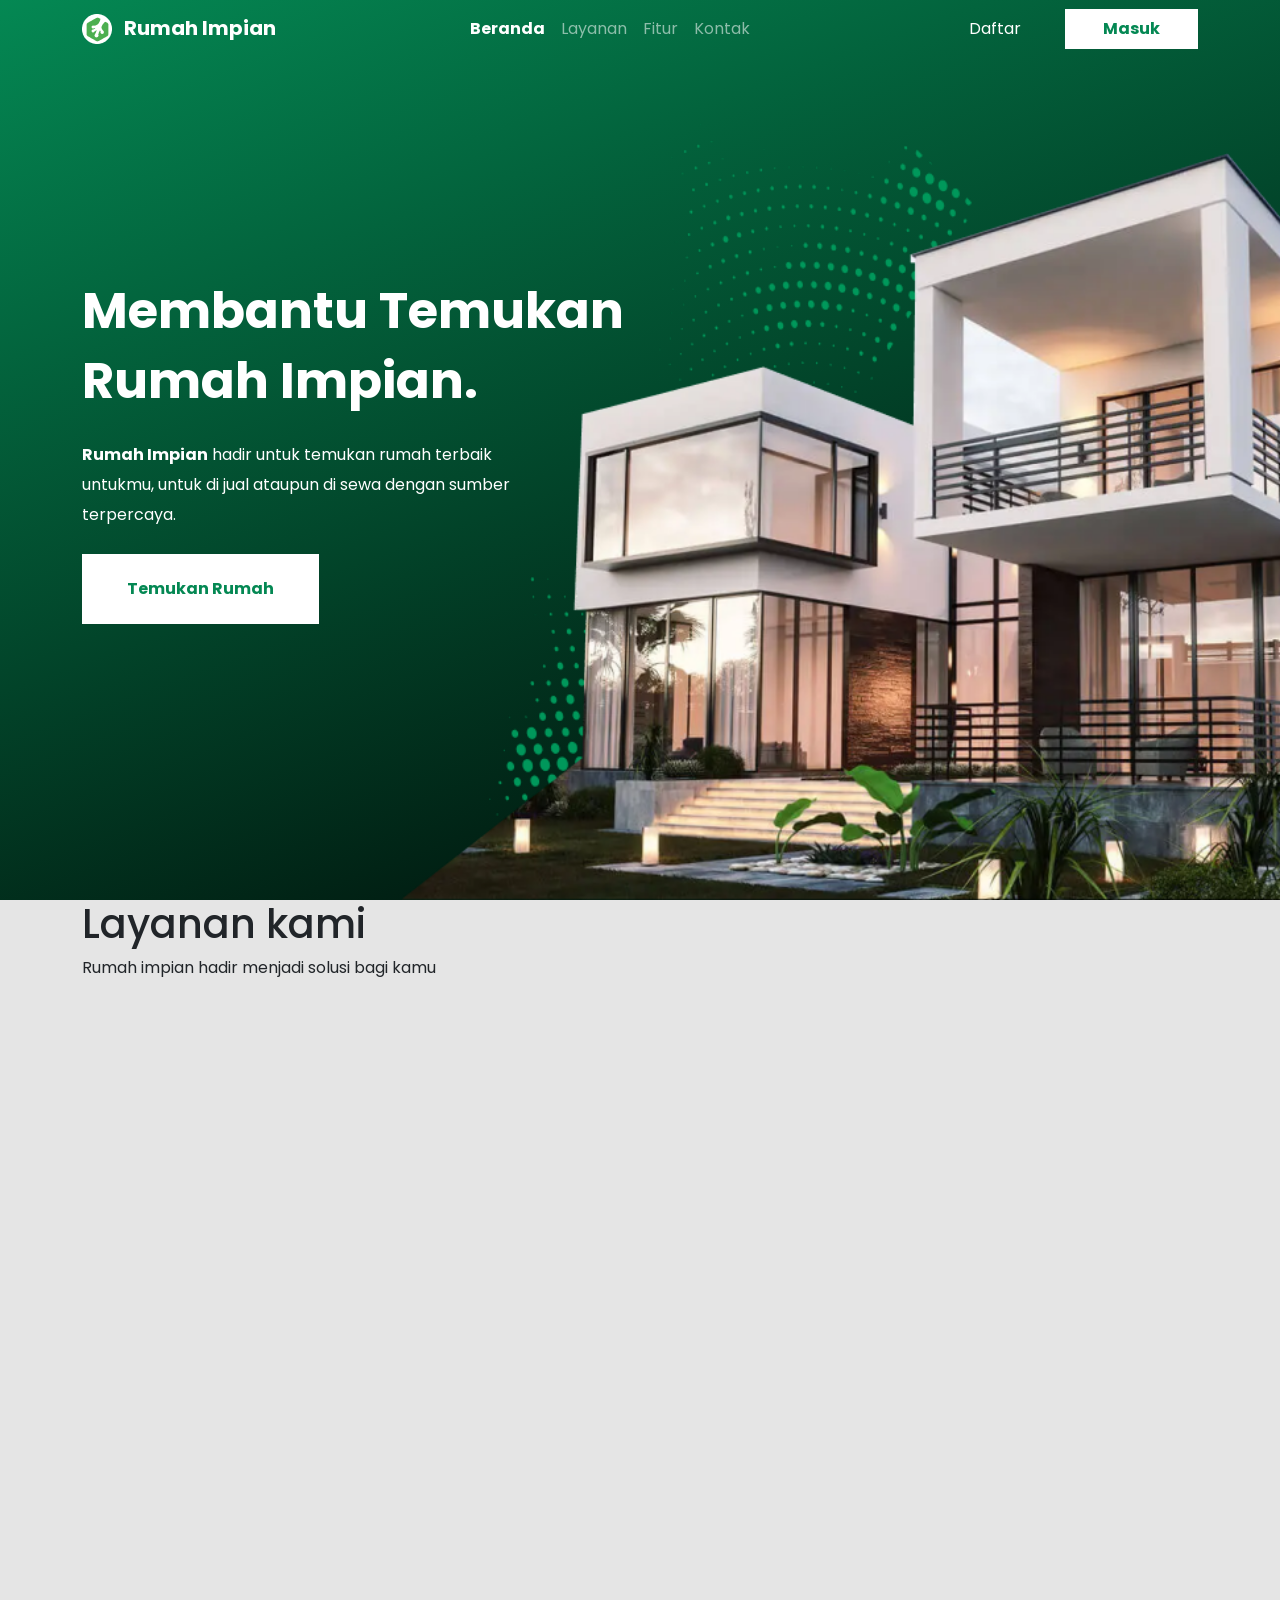
==== index.html @ 584bbe84 "HERO SECTION" ====
<!DOCTYPE html>
<html lang="en">
  <head>
    <meta charset="utf-8" />
    <meta name="viewport" content="width=device-width, initial-scale=1" />
    <title>Rumah Impian</title>
    <link
      href="https://cdn.jsdelivr.net/npm/bootstrap@5.3.8/dist/css/bootstrap.min.css"
      rel="stylesheet"
      integrity="sha384-sRIl4kxILFvY47J16cr9ZwB07vP4J8+LH7qKQnuqkuIAvNWLzeN8tE5YBujZqJLB"
      crossorigin="anonymous"
    />

    <link rel="preconnect" href="https://fonts.googleapis.com" />
    <link rel="preconnect" href="https://fonts.gstatic.com" crossorigin />
    <link
      href="https://fonts.googleapis.com/css2?family=Poppins:wght@400;500;700&display=swap"
      rel="stylesheet"
    />

    <link rel="shortcut icon" href="image/logo rumah impian.png" type="image/x-icon">

    <link rel="stylesheet" href="style.css">
  </head>
  <body>
    <!-- Navbar -->
    <nav class="navbar navbar-expand-lg bg-transparent navbar-dark position-fixed w-100">
      <div class="container">
        <a class="navbar-brand" href="#"> <img src="image/logo rumah impian.png" alt="Logo" width="30" class="d-inline-block align-text-top me-2"> Rumah Impian</a>
        <button
          class="navbar-toggler"
          type="button"
          data-bs-toggle="collapse"
          data-bs-target="#navbarNav"
          aria-controls="navbarNav"
          aria-expanded="false"
          aria-label="Toggle navigation"
        >
          <span class="navbar-toggler-icon"></span>
        </button>
        <div class="collapse navbar-collapse" id="navbarNav">
          <ul class="navbar-nav mx-auto">
            <li class="nav-item">
              <a class="nav-link active" aria-current="page" href="#">Beranda</a>
            </li>
            <li class="nav-item">
              <a class="nav-link" href="#">Layanan</a>
            </li>
            <li class="nav-item">
              <a class="nav-link" href="#">Fitur</a>
            </li>
            <li class="nav-item">
              <a class="nav-link">Kontak</a>
            </li>
          </ul>
          <div>
            <button class="btn-daftar">Daftar</button>
            <button class="btn-masuk">Masuk</button>
          </div>
        </div>
      </div>
    </nav>
    <!-- End Navbar -->

    <!-- section hero -->
    <section id="hero">
      <div class="container h-100">
        <div class="row h-100">
          <div class="col-md-6 my-auto text-hero">
            <h1>Membantu Temukan Rumah Impian.</h1>
            <p class="mt-4 mb-4"><span class="fw-bold">Rumah Impian</span> hadir untuk temukan rumah terbaik untukmu, untuk di jual ataupun di sewa dengan sumber<br> terpercaya.</p>
            <button class="btn-lg">Temukan Rumah </button>
            <img src="image/arrow.png" alt="">
          </div>
        </div>
        <img src="image/rumah.png" alt="" class="position-absolute end-0 bottom-0 h-100">
        <img src="image/absed.png" alt="" class="position-absolute start-0 top-0 h-100 accent-banner">
      </div>
    </section>
    <!--end section layanan-->
    <section id="our-service">
      <div class="container h-100"> 
        <div class="row"></div>
        <div class="col-md"></div>
        <h1>Layanan kami</h1>
        <p>Rumah impian hadir menjadi solusi bagi kamu</p>
      </div>

    </section>
    <!-- End Section hero -->

    <script
      src="https://cdn.jsdelivr.net/npm/bootstrap@5.3.8/dist/js/bootstrap.bundle.min.js"
      integrity="sha384-FKyoEForCGlyvwx9Hj09JcYn3nv7wiPVlz7YYwJrWVcXK/BmnVDxM+D2scQbITxI"
      crossorigin="anonymous"
    ></script>
  </body>
</html>
---- style.css ----
:root{
    --pr-hijau: #048853;
}

body{
    font-family: "Poppins";
    background-color: #E5E5E5;
    
}

.navbar{
    z-index: 3;
}
*{
    z-index: 2;
}
.accent-banner{
    z-index: 1;
}

/* navbar style */
.navbar-brand{
    font-size: 20px;
    font-weight: 700;
}
.nav-link.active{
    font-size: 16px;
    font-weight: 700;
}
.nav-link{
    font-size: 16px;
    font-weight: 400;
}
.btn-masuk{
    width: 133px;
    height: 40px;
    background-color: #fff;
    border: none;
    font-size: 16px;
    font-weight: 700;
    color: var(--pr-hijau);
}
.btn-daftar{
    width: 133px;
    height: 40px;
    background-color: transparent;
    border: none;
    font-size: 16px;
    font-weight: 400;
    color: #fff;
}
/* navbar end */

/* Style Hero */
#hero{
    background: linear-gradient(160deg, var(--pr-hijau), #000);
    height: 100vh;
}
.text-hero h1{
    font-size: 50px;
    font-weight: 700;
    color: #fff;
    line-height: 70px;
}
.text-hero p{
    font-size: 16px;
    font-weight: 400;
    color: #fff;
    line-height: 30px;
    width: 85%;
}
.btn-lg{
    width: 237px;
    height: 70px;
    font-size: 16px;
    font-weight: 700;
    background-color: #fff;
    color: var(--pr-hijau);
    border: none;
}
/* End Style Hero */

/* layanan style */
#our-service{
    height:100vh;
}
/* end layanan */
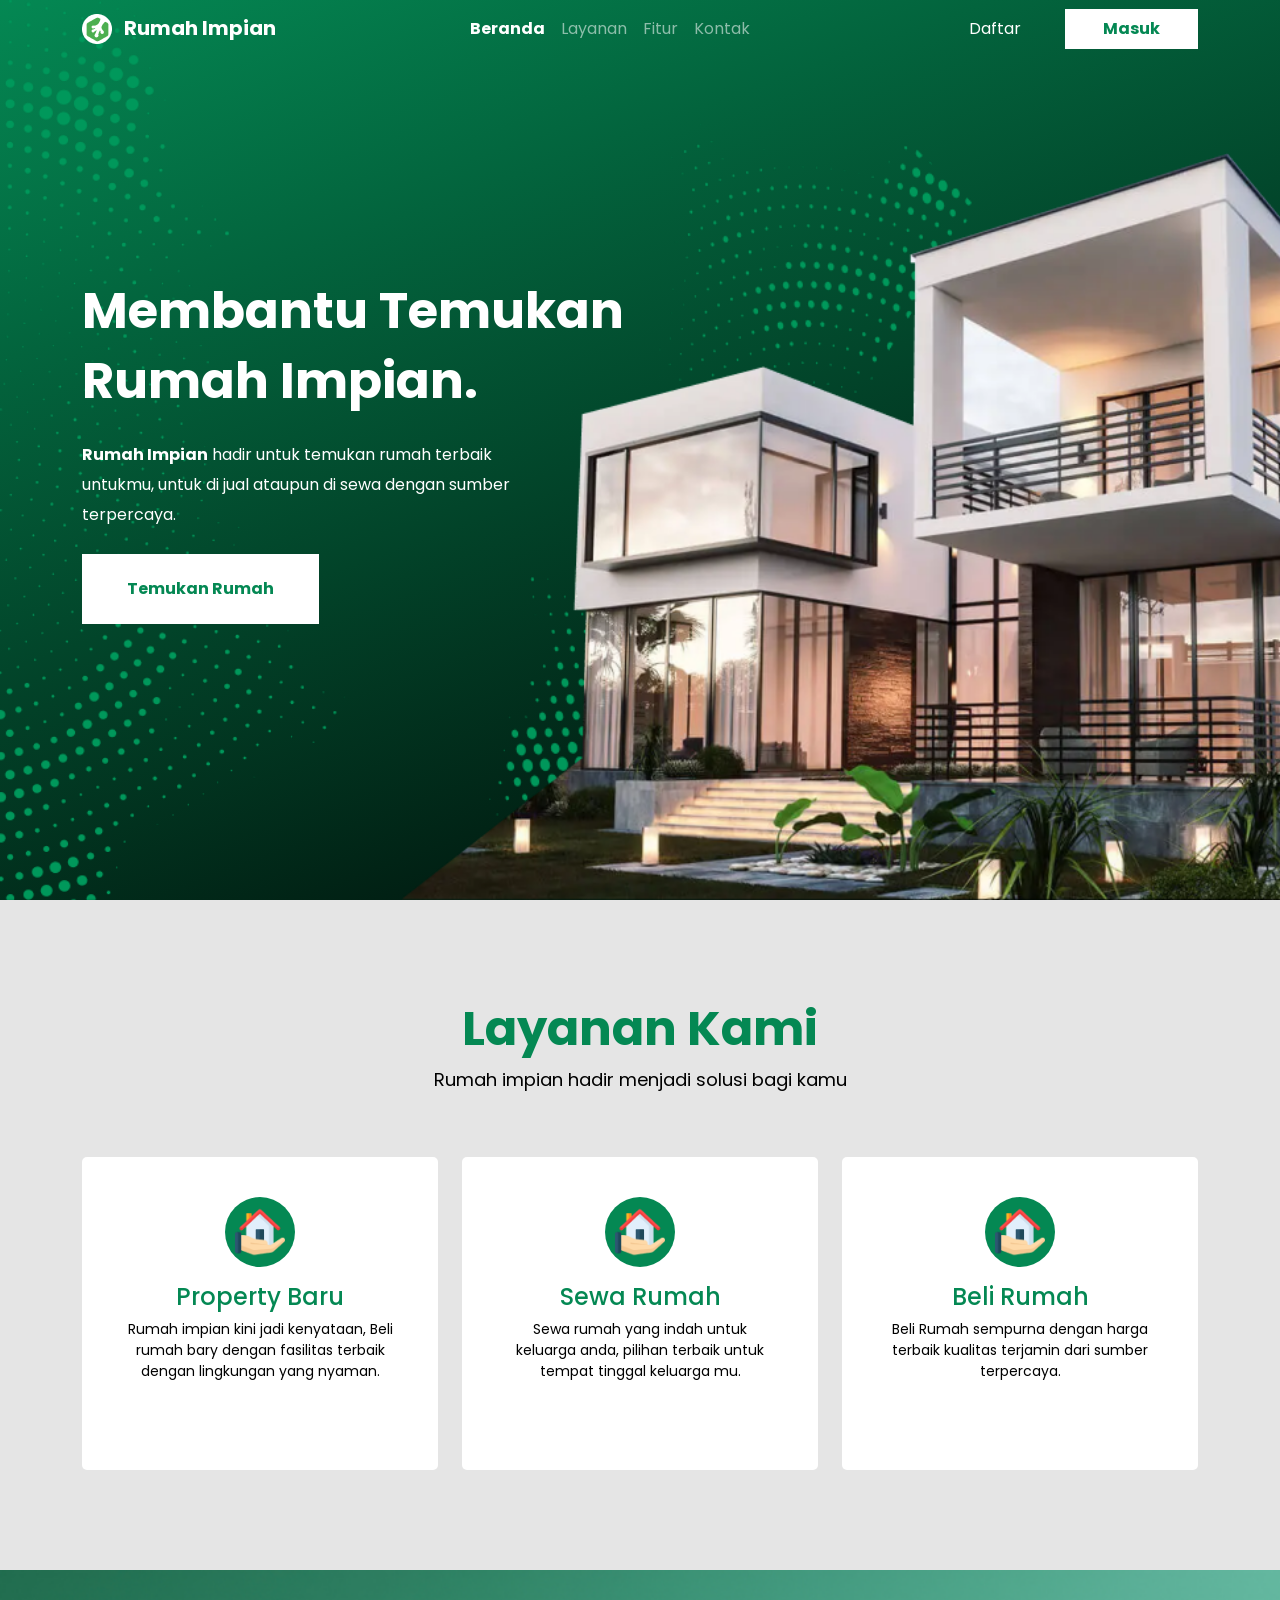
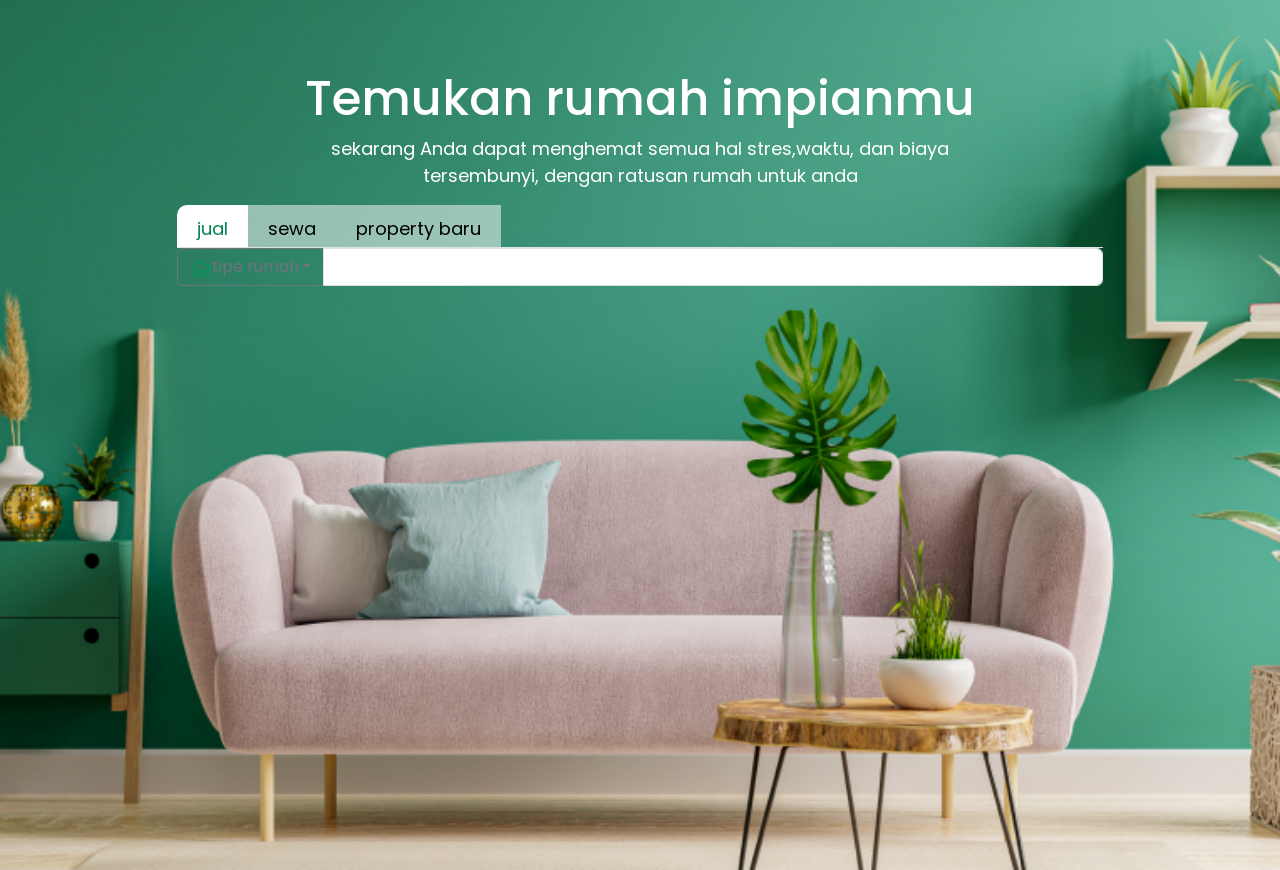
==== commit 301abea0: "latihan" ====
--- a/index.html
+++ b/index.html
@@ -62,33 +62,133 @@
     </nav>
     <!-- End Navbar -->
 
-    <!-- section hero -->
+   <!-- section hero -->
     <section id="hero">
       <div class="container h-100">
         <div class="row h-100">
           <div class="col-md-6 my-auto text-hero">
             <h1>Membantu Temukan Rumah Impian.</h1>
-            <p class="mt-4 mb-4"><span class="fw-bold">Rumah Impian</span> hadir untuk temukan rumah terbaik untukmu, untuk di jual ataupun di sewa dengan sumber<br> terpercaya.</p>
-            <button class="btn-lg">Temukan Rumah </button>
-            <img src="image/arrow.png" alt="">
+            <p class="mt-4 mb-4">
+              <span class="fw-bold">Rumah Impian</span> hadir untuk temukan
+              rumah terbaik untukmu, untuk di jual ataupun di sewa dengan sumber
+              terpercaya.
+            </p>
+            <button class="btn-lg">Temukan Rumah</button>
+            <img src="image/arrow.png" alt="" />
           </div>
         </div>
-        <img src="image/rumah.png" alt="" class="position-absolute end-0 bottom-0 h-100">
-        <img src="image/absed.png" alt="" class="position-absolute start-0 top-0 h-100 accent-banner">
+        <img
+          src="image/rumah.png"
+          alt=""
+          class="position-absolute end-0 bottom-0 h-100"
+        />
+        <img
+          src="image/apsen bener.png"
+          alt=""
+          class="position-absolute start-0 top-0 h-100 accent-banner"
+        />
       </div>
     </section>
-    <!--end section layanan-->
+    <!-- end section hero -->
+
+    <!-- section layanan -->
     <section id="our-service">
-      <div class="container h-100"> 
-        <div class="row"></div>
-        <div class="col-md"></div>
-        <h1>Layanan kami</h1>
-        <p>Rumah impian hadir menjadi solusi bagi kamu</p>
+      <div class="container">
+        <div class="row">
+          <div class="col-12 text-center">
+            <h1>Layanan Kami</h1>
+            <p>Rumah impian hadir menjadi solusi bagi kamu</p>
+          </div>
+        </div>
+        <div class="row mt-5">
+          <div class="col-md-4">
+            <div class="card-layanan text-center">
+              <div class="container-img position-relative mx-auto">
+                <img src="image/house 1.png" alt="" class="position-absolute top-50 start-50 translate-middle" height="50"/>
+              </div>
+              <h4 class="mt-3">Property Baru</h4>
+              <p class="mt-2">
+                Rumah impian kini jadi kenyataan, Beli rumah bary dengan
+                fasilitas terbaik dengan lingkungan yang nyaman.
+              </p>
+            </div>
+          </div>
+          <div class="col-md-4">
+            <div class="card-layanan text-center">
+              <div class="container-img position-relative mx-auto">
+                <img src="image/house 1.png" alt="" class="position-absolute top-50 start-50 translate-middle" height="50"/>
+              </div>
+              <h4 class="mt-3">Sewa Rumah</h4>
+              <p class="mt-2">
+                Sewa rumah yang indah untuk keluarga 
+                 anda, pilihan terbaik untuk tempat 
+                  tinggal keluarga mu.
+              </p>
+            </div>
+          </div>
+          <div class="col-md-4">
+            <div class="card-layanan text-center">
+              <div class="container-img position-relative mx-auto">
+                <img src="image/house 1.png" alt="" class="position-absolute top-50 start-50 translate-middle" height="50"/>
+              </div>
+              <h4 class="mt-3">Beli Rumah</h4>
+              <p class="mt-2">
+                Beli Rumah sempurna dengan harga 
+                terbaik kualitas terjamin dari sumber 
+                terpercaya.
+              </p>
+            </div>
+          </div>
+        </div>
       </div>
+    </section>
 
-    </section>
-    <!-- End Section hero -->
-
+    <!-- end section layanan -->
+    
+    <!-- section temukakn rumah -->
+     <section id="temukan-rumah">
+      <div class="container">
+        <div class="row">
+          <div class="col-12 text-center">
+            <h1 class="tmk-rumah">Temukan rumah impianmu</h1>
+            <p class="sub-tmk-rmh">sekarang Anda dapat menghemat semua hal stres,waktu,
+               dan biaya <br>tersembunyi, dengan ratusan rumah untuk anda</p>
+          </div>
+        </div>
+        <div class="row">
+          <div class="col-10 mx-auto">
+            <ul class="nav nav-tabs" id="myTab" role="tablist">
+  <li class="nav-item"  role="presentation">
+    <button class="btn-tap jual  active" id="home-tab" data-bs-toggle="tab" data-bs-target="#home-tab-pane" type="button" role="tab" aria-controls="home-tab-pane" aria-selected="true">jual</button>
+  </li>
+  <li class="nav-item"  role="presentation">
+    <button class="btn-tap" id="profile-tab" data-bs-toggle="tab" data-bs-target="#profile-tab-pane" type="button" role="tab" aria-controls="profile-tab-pane" aria-selected="false">sewa</button>
+  </li>
+  <li class="nav-item" role="presentation">
+    <button class="btn-tap property" id="contact-tab" data-bs-toggle="tab" data-bs-target="#contact-tab-pane" type="button" role="tab" aria-controls="contact-tab-pane" aria-selected="false">property baru</button>
+  </li>
+  
+</ul>
+<div class="tab-content" id="myTabContent">
+  <div class="tab-pane fade show active" id="home-tab-pane" role="tabpanel" aria-labelledby="home-tab" tabindex="0"><div class="input-group mb-3">
+  <button class="btn btn-outline-secondary dropdown-toggle" type="button" data-bs-toggle="dropdown" aria-expanded="false"><img src="image/ant-design_home-outlined.png"height="20"width="22" alt="">tipe rumah</button>
+  <ul class="dropdown-menu">
+    <li><a class="dropdown-item" href="#">Action</a></li>
+    <li><a class="dropdown-item" href="#">Another action</a></li>
+    <li><a class="dropdown-item" href="#">Something else here</a></li>
+    <li><hr class="dropdown-divider"></li>
+    <li><a class="dropdown-item" href="#">Separated link</a></li>
+  </ul>
+  <input type="text" class="form-control" aria-label="Text input with dropdown button">
+</div></div>
+  <div class="tab-pane fade" id="profile-tab-pane" role="tabpanel" aria-labelledby="profile-tab" tabindex="0">sewa rumah</div>
+  <div class="tab-pane fade" id="contact-tab-pane" role="tabpanel" aria-labelledby="contact-tab" tabindex="0">property baru</div>
+</div>
+          </div>
+        </div>
+      </div>
+     </section>
+     <!-- end section temuakan rumah -->
     <script
       src="https://cdn.jsdelivr.net/npm/bootstrap@5.3.8/dist/js/bootstrap.bundle.min.js"
       integrity="sha384-FKyoEForCGlyvwx9Hj09JcYn3nv7wiPVlz7YYwJrWVcXK/BmnVDxM+D2scQbITxI"
--- a/style.css
+++ b/style.css
@@ -82,6 +82,110 @@
 
 /* layanan style */
 #our-service{
-    height:100vh;
+    padding: 100px 0;
+    width: 100%;
 }
-/* end layanan */+h1{
+    font-size: 48px;
+    font-weight: 700;
+    color: var(--pr-hijau);
+}
+p{
+    font-size: 18px;
+    font-weight: 400;
+    color: #000;
+}
+.card-layanan{
+    height: 313px;
+    border-radius: 5px;
+    background-color: #fff;
+    padding: 40px;
+    transition: all 0.1s ease-in;
+}
+.container-img{
+    height: 70px;
+    width: 70px;
+    background-color: var(--pr-hijau);
+    border-radius: 50%;
+    transition: all 0.1s ease-in;
+}
+.card-layanan h4{
+    font-size: 24px;
+    font-weight: 500;
+    color:var(--pr-hijau);
+    transition: all 0.1s ease-in;
+}
+.card-layanan p{
+    font-size: 14px;
+    font-weight: 400;
+    color:#000;
+    transition: all 0.1s ease-in;
+}
+
+/* hover card */
+.card-layanan:hover{
+    background: linear-gradient(160deg, var(--pr-hijau), #000);
+    transition: all 0.1s ease-in;
+}
+.card-layanan:hover .container-img{
+    background-color: #fff;
+    transition: all 0.1s ease-in;
+}
+.card-layanan:hover h4{
+    color: #fff;
+    transition: all 0.1s ease-in;
+}
+.card-layanan:hover p{
+    color: #fff;
+    transition: all 0.1s ease-in;
+}
+/* end hover card */
+/* end layanan */
+
+/* style temukan rumah */
+#temukan-rumah{
+    height: 100vh;
+    background-image: url(image/green-interior-modern-interior-living-room-style-with-soft-sofa-green-wall-3d-rendering\ 1.png);
+    background-repeat: no-repeat;
+    background-size: cover;
+    background-position:center ;
+    
+}
+.tmk-rumah {
+ color: #fff;
+ font-size: 48px;
+  font-weight:500;
+    padding-top: 100px ;
+}
+.sub-tmk-rmh{
+    color:#fff;
+   font-weight: 400;
+
+}
+ .btn-tap { 
+    height: 42px;
+    color:#000;
+    background-color:rgb(255,255,255,0.5);
+    border:none;
+    padding: 10px 20px ;
+    font-size: 18px;
+    font-weight: 400;
+}
+.jual{
+    border-radius: 10px 0 0 0;
+}
+.properti{
+   border-radius: 0 10px 0 0 ;
+}
+.btn-tap.active{
+   height: 42px;
+    color:var(--pr-hijau);
+    background-color:white;
+    border:none;
+    padding: 10px 20px 10px 20px;
+    font-size: 18;
+    font-weight: 400; 
+}
+
+
+/* end style temukan rumah */
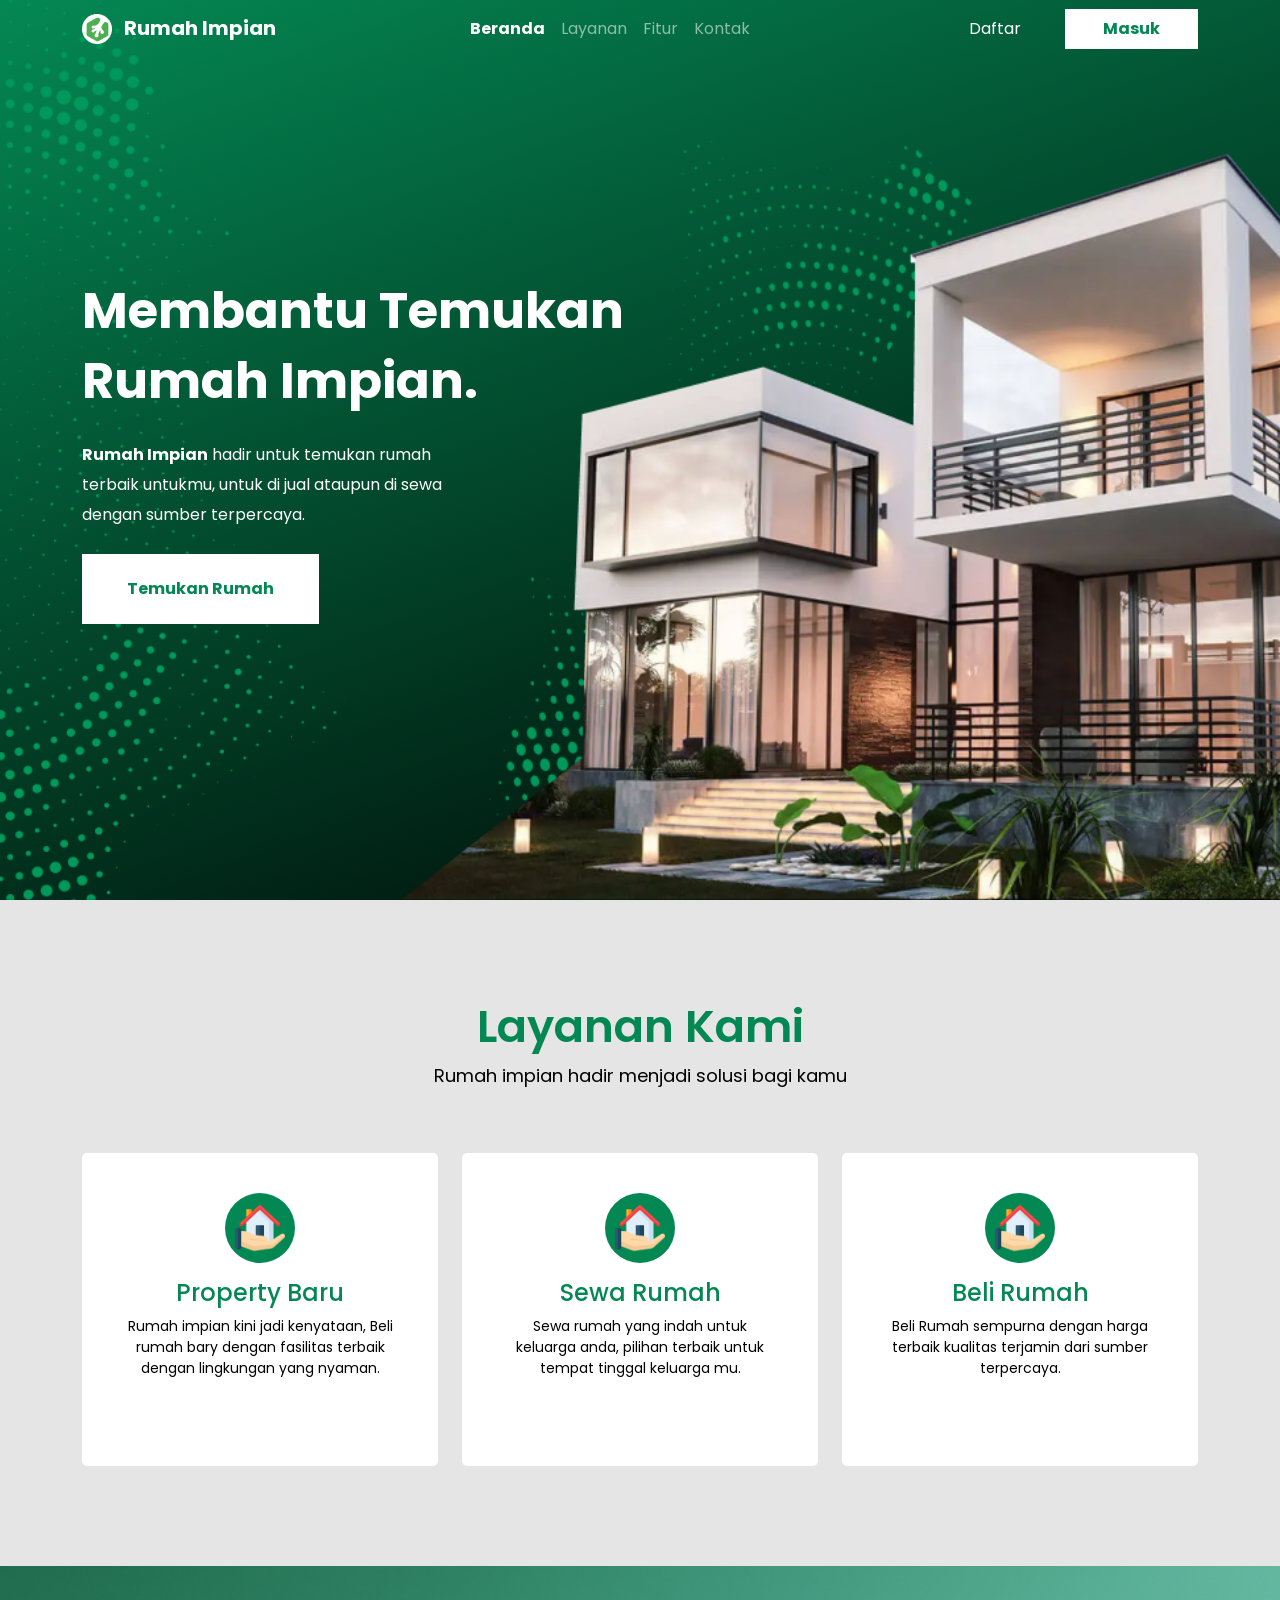
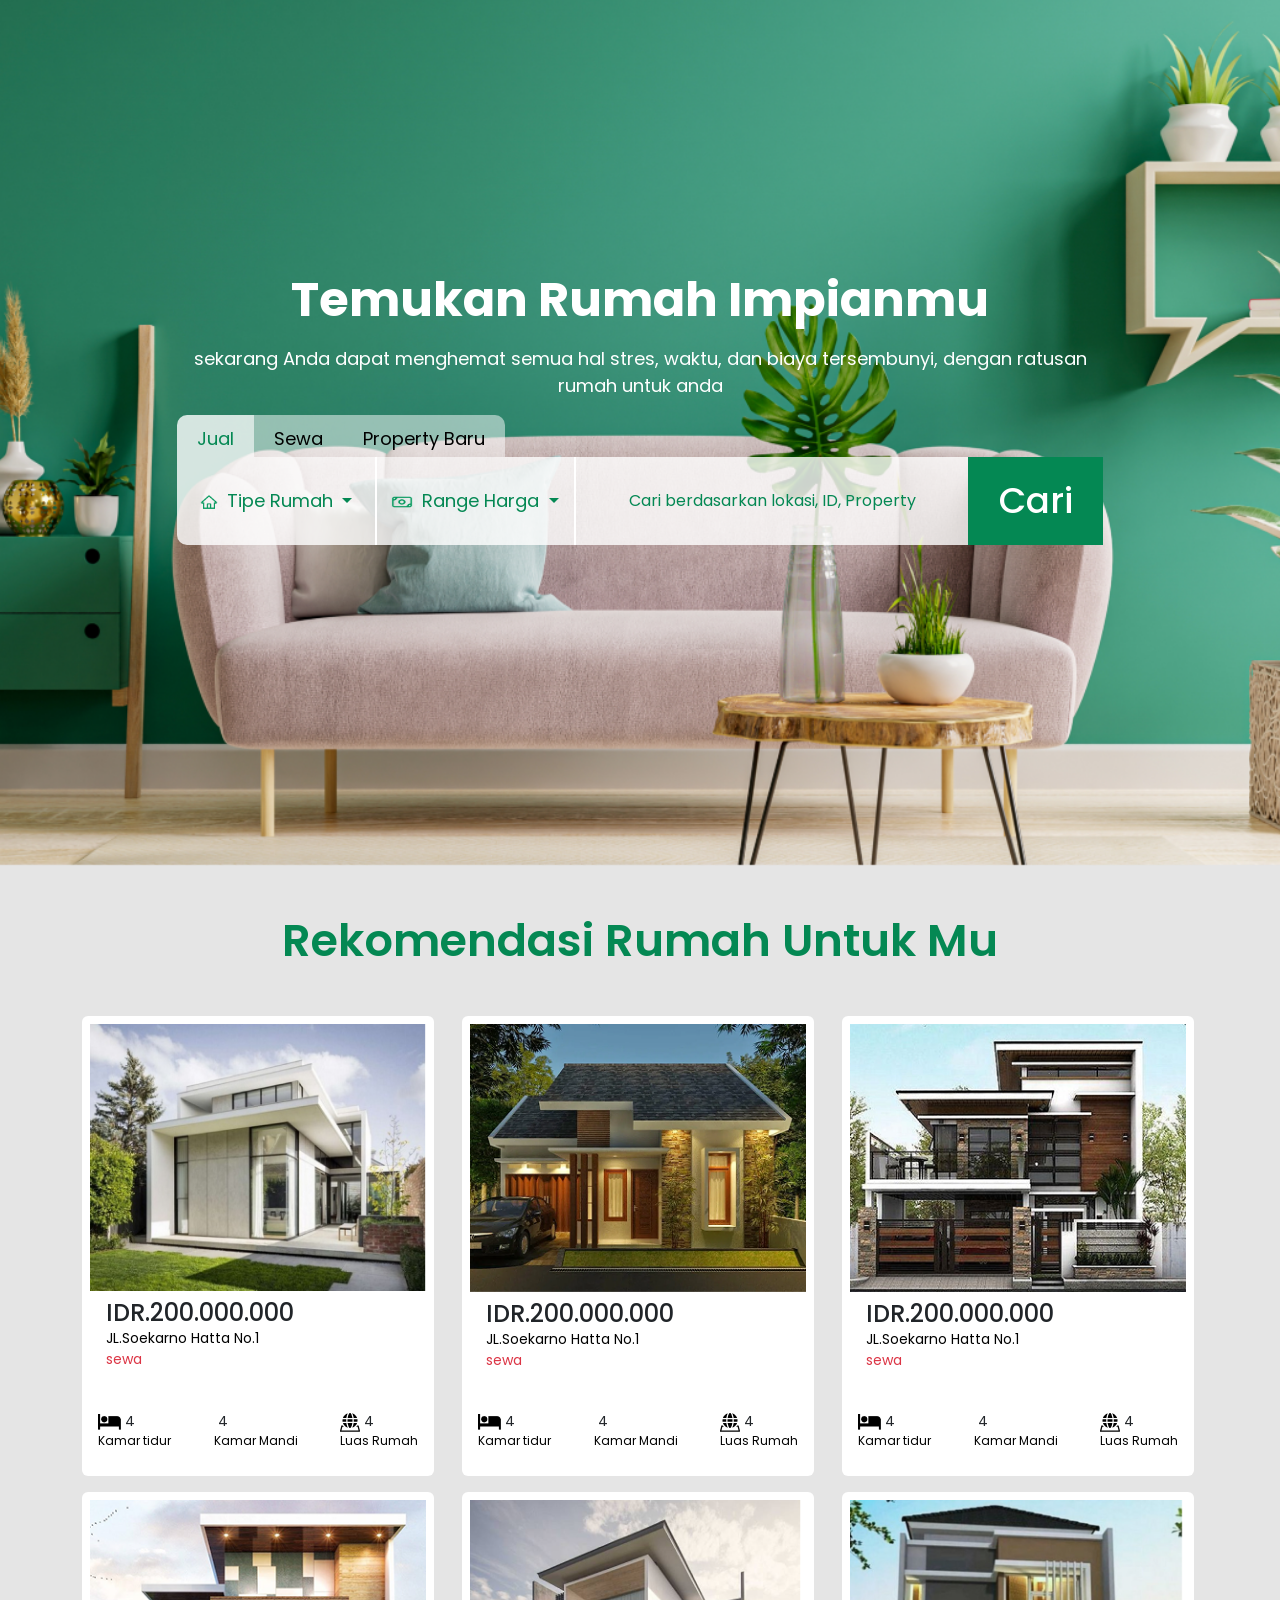
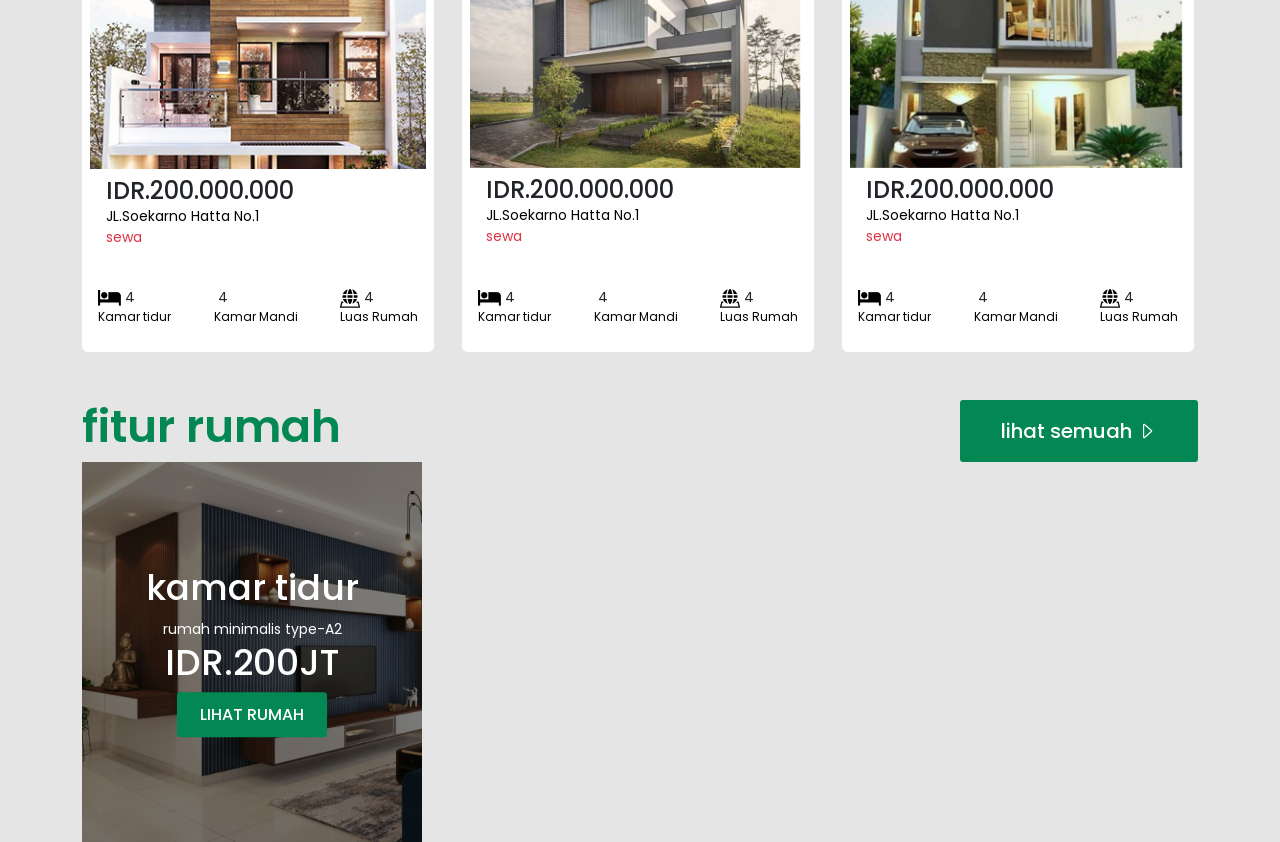
==== commit 95e827d1: "Baru" ====
--- a/index.html
+++ b/index.html
@@ -11,16 +11,13 @@
       crossorigin="anonymous"
     />
 
-    <link rel="preconnect" href="https://fonts.googleapis.com" />
-    <link rel="preconnect" href="https://fonts.gstatic.com" crossorigin />
-    <link
-      href="https://fonts.googleapis.com/css2?family=Poppins:wght@400;500;700&display=swap"
-      rel="stylesheet"
-    />
-
+    <link rel="preconnect" href="https://fonts.googleapis.com">
+<link rel="preconnect" href="https://fonts.gstatic.com" crossorigin>
+<link href="https://fonts.googleapis.com/css2?family=Poppins:wght@400;500;600;700&display=swap" rel="stylesheet">
     <link rel="shortcut icon" href="image/logo rumah impian.png" type="image/x-icon">
 
     <link rel="stylesheet" href="style.css">
+    <link rel="stylesheet" href="https://cdn.jsdelivr.net/npm/bootstrap-icons@1.13.1/font/bootstrap-icons.min.css">
   </head>
   <body>
     <!-- Navbar -->
@@ -146,49 +143,459 @@
     <!-- end section layanan -->
     
     <!-- section temukakn rumah -->
-     <section id="temukan-rumah">
+     <section id="temukan-rumah" class="d-flex align-items-center">
+      <div class="container text-center">
+        <div class="row">
+          <div class="col-10 mx-auto">
+            <h1 class="tmk-rumah">Temukan Rumah Impianmu</h1>
+            <p class="sub-tmk-rmh mt-3">
+              sekarang Anda dapat menghemat semua hal stres, waktu, dan biaya
+              tersembunyi, dengan ratusan rumah untuk anda
+            </p>
+          </div>
+        </div>
+        <div class="row">
+          <div class="col-10 mx-auto">
+            <ul class="nav nav-tabs" id="myTab" role="tablist">
+              <li class="nav-item" role="presentation">
+                <button
+                  class="btn-tab jual active"
+                  id="jual-tab"
+                  data-bs-toggle="tab"
+                  data-bs-target="#home-tab-pane"
+                  type="button"
+                  role="tab"
+                  aria-controls="home-tab-pane"
+                  aria-selected="true"
+                >
+                  Jual
+                </button>
+              </li>
+              <li class="nav-item" role="presentation">
+                <button
+                  class="btn-tab"
+                  id="profile-tab"
+                  data-bs-toggle="tab"
+                  data-bs-target="#profile-tab-pane"
+                  type="button"
+                  role="tab"
+                  aria-controls="profile-tab-pane"
+                  aria-selected="false"
+                >
+                  Sewa
+                </button>
+              </li>
+              <li class="nav-item" role="presentation">
+                <button
+                  class="btn-tab property"
+                  id="contact-tab"
+                  data-bs-toggle="tab"
+                  data-bs-target="#contact-tab-pane"
+                  type="button"
+                  role="tab"
+                  aria-controls="contact-tab-pane"
+                  aria-selected="false"
+                >
+                  Property Baru
+                </button>
+              </li>
+            </ul>
+            <div class="tab-content" id="myTabContent">
+              <div
+                class="tab-pane fade show active"
+                id="home-tab-pane"
+                role="tabpanel"
+                aria-labelledby="jual-tab"
+                tabindex="0"
+              >
+                <div class="input-group mb-3">
+                  <button
+                    class="btn-search dropdown-toggle"
+                    type="button"
+                    data-bs-toggle="dropdown"
+                    aria-expanded="false"
+                  >
+                    <img
+                      src="image/kart.png"
+                      height="16"
+                      width="18"
+                      alt=""
+                      class="me-1"
+                    />
+                    Tipe Rumah
+                  </button>
+                  <ul class="dropdown-menu">
+                    <li><a class="dropdown-item" href="#">Action</a></li>
+                    <li>
+                      <a class="dropdown-item" href="#">Another action</a>
+                    </li>
+                    <li>
+                      <a class="dropdown-item" href="#">Something else here</a>
+                    </li>
+                    <li><hr class="dropdown-divider" /></li>
+                    <li>
+                      <a class="dropdown-item" href="#">Separated link</a>
+                    </li>
+                  </ul>
+                  <button
+                    class="btn-search dropdown-toggle"
+                    type="button"
+                    data-bs-toggle="dropdown"
+                    aria-expanded="false"
+                  >
+                    <img
+                      src="image/harga.png"
+                      height="16"
+                      width="22"
+                      alt=""
+                      class="me-1"
+                    />
+                    Range Harga
+                  </button>
+                  <ul class="dropdown-menu">
+                    <li><a class="dropdown-item" href="#">Action</a></li>
+                    <li>
+                      <a class="dropdown-item" href="#">Another action</a>
+                    </li>
+                    <li>
+                      <a class="dropdown-item" href="#">Something else here</a>
+                    </li>
+                    <li><hr class="dropdown-divider" /></li>
+                    <li>
+                      <a class="dropdown-item" href="#">Separated link</a>
+                    </li>
+                  </ul>
+                  <input
+                    type="text"
+                    class="form-control text-center"
+                    placeholder="Cari berdasarkan lokasi, ID, Property"
+                    aria-label="Recipient’s username"
+                    aria-describedby="button-addon2"
+                  />
+                  <button class="btn-cari" type="button" id="button-addon2">
+                    Cari
+                  </button>
+                </div>
+              </div>
+              <div
+                class="tab-pane fade"
+                id="profile-tab-pane"
+                role="tabpanel"
+                aria-labelledby="profile-tab"
+                tabindex="0"
+              >
+                <div class="input-group mb-3">
+                  <button
+                    class="btn-search dropdown-toggle"
+                    type="button"
+                    data-bs-toggle="dropdown"
+                    aria-expanded="false"
+                  >
+                    <img
+                      src="image/kart.png"
+                      height="16"
+                      width="18"
+                      alt=""
+                      class="me-1"
+                    />
+                    Tipe Rumah
+                  </button>
+                  <ul class="dropdown-menu">
+                    <li><a class="dropdown-item" href="#">Action</a></li>
+                    <li>
+                      <a class="dropdown-item" href="#">Another action</a>
+                    </li>
+                    <li>
+                      <a class="dropdown-item" href="#">Something else here</a>
+                    </li>
+                    <li><hr class="dropdown-divider" /></li>
+                    <li>
+                      <a class="dropdown-item" href="#">Separated link</a>
+                    </li>
+                  </ul>
+                  <button
+                    class="btn-search dropdown-toggle"
+                    type="button"
+                    data-bs-toggle="dropdown"
+                    aria-expanded="false"
+                  >
+                    <img
+                      src="image/harga.png"
+                      height="16"
+                      width="22"
+                      alt=""
+                      class="me-1"
+                    />
+                    Range Harga
+                  </button>
+                  <ul class="dropdown-menu">
+                    <li><a class="dropdown-item" href="#">Action</a></li>
+                    <li>
+                      <a class="dropdown-item" href="#">Another action</a>
+                    </li>
+                    <li>
+                      <a class="dropdown-item" href="#">Something else here</a>
+                    </li>
+                    <li><hr class="dropdown-divider" /></li>
+                    <li>
+                      <a class="dropdown-item" href="#">Separated link</a>
+                    </li>
+                  </ul>
+                  <input
+                    type="text"
+                    class="form-control text-center"
+                    placeholder="Cari berdasarkan lokasi, ID, Property"
+                    aria-label="Recipient’s username"
+                    aria-describedby="button-addon2"
+                  />
+                  <button class="btn-cari" type="button" id="button-addon2">
+                    Cari
+                  </button>
+                </div>
+              </div>
+              <div
+                class="tab-pane fade"
+                id="contact-tab-pane"
+                role="tabpanel"
+                aria-labelledby="contact-tab"
+                tabindex="0"
+              >
+                <div class="input-group mb-3">
+                  <button
+                    class="btn-search dropdown-toggle"
+                    type="button"
+                    data-bs-toggle="dropdown"
+                    aria-expanded="false"
+                  >
+                    <img
+                      src="image/kart.png"
+                      height="16"
+                      width="18"
+                      alt=""
+                      class="me-1"
+                    />
+                    Tipe Rumah
+                  </button>
+                  <ul class="dropdown-menu">
+                    <li><a class="dropdown-item" href="#">Action</a></li>
+                    <li>
+                      <a class="dropdown-item" href="#">Another action</a>
+                    </li>
+                    <li>
+                      <a class="dropdown-item" href="#">Something else here</a>
+                    </li>
+                    <li><hr class="dropdown-divider" /></li>
+                    <li>
+                      <a class="dropdown-item" href="#">Separated link</a>
+                    </li>
+                  </ul>
+                  <button
+                    class="btn-search dropdown-toggle"
+                    type="button"
+                    data-bs-toggle="dropdown"
+                    aria-expanded="false"
+                  >
+                    <img
+                      src="image/house 1.png"
+                      height="16"
+                      width="22"
+                      alt=""
+                      class="me-1"
+                    />
+                    Range Harga
+                  </button>
+                  <ul class="dropdown-menu">
+                    <li><a class="dropdown-item" href="#">Action</a></li>
+                    <li>
+                      <a class="dropdown-item" href="#">Another action</a>
+                    </li>
+                    <li>
+                      <a class="dropdown-item" href="#">Something else here</a>
+                    </li>
+                    <li><hr class="dropdown-divider" /></li>
+                    <li>
+                      <a class="dropdown-item" href="#">Separated link</a>
+                    </li>
+                  </ul>
+                  <input
+                    type="text"
+                    class="form-control text-center"
+                    placeholder="Cari berdasarkan lokasi, ID, Property"
+                    aria-label="Recipient’s username"
+                    aria-describedby="button-addon2"
+                  />
+                  <button class="btn-cari" type="button" id="button-addon2">
+                    Cari
+                  </button>
+                </div>
+              </div>
+            </div>
+          </div>
+        </div>
+      </div>
+    </section>
+     <!-- section rekomendasi rumah -->
+    <section id="rekomendasi" class="p-5">
       <div class="container">
         <div class="row">
           <div class="col-12 text-center">
-            <h1 class="tmk-rumah">Temukan rumah impianmu</h1>
-            <p class="sub-tmk-rmh">sekarang Anda dapat menghemat semua hal stres,waktu,
-               dan biaya <br>tersembunyi, dengan ratusan rumah untuk anda</p>
-          </div>
-        </div>
+            <h1>Rekomendasi Rumah Untuk Mu</h1>
+          </div>
+        </div>
+        <div class="row mt-4">
+          <div class="col-4 mt-3">
+            <div class="card p-2 rounded-2" style="width: 22rem;">
+              <img src="image/rumah_1.png" alt="">
+              <div class="card-body">
+                <h4>IDR.200.000.000</h4>
+                <p>JL.Soekarno Hatta No.1 <br><span class="text-danger">sewa</span></p>
+              </div>
+              <div class="card-fasilitas d-flex justify-content-between px-3">
+                <span><img src="image/Vector.png" alt=""> 4
+                  <p>Kamar tidur</p>
+                </span>
+                <span><img src="image/kmr.png" alt=""> 4
+                  <p>Kamar Mandi</p>
+                </span>
+                <span><img src="image/Vector (1).png" alt=""> 4
+                  <p>Luas Rumah</p>
+                </span>
+              </div>
+            </div>
+          </div>
+          <div class="col-4 mt-3">
+            <div class="card p-2 rounded-2" style="width: 22rem;">
+              <img src="image/rumah_2.png" alt="">
+              <div class="card-body">
+                <h4>IDR.200.000.000</h4>
+                <p>JL.Soekarno Hatta No.1 <br><span class="text-danger">sewa</span></p>
+              </div>
+              <div class="card-fasilitas d-flex justify-content-between px-3">
+                <span><img src="image/Vector.png" alt=""> 4
+                  <p>Kamar tidur</p>
+                </span>
+                <span><img src="image/kmr.png" alt=""> 4
+                  <p>Kamar Mandi</p>
+                </span>
+                <span><img src="image/Vector (1).png" alt=""> 4
+                  <p>Luas Rumah</p>
+                </span>
+              </div>
+            </div>
+          </div>
+          <div class="col-4 mt-3">
+            <div class="card p-2 rounded-2" style="width: 22rem;">
+              <img src="image/rumah(3).png" alt="">
+              <div class="card-body">
+                <h4>IDR.200.000.000</h4>
+                <p>JL.Soekarno Hatta No.1 <br><span class="text-danger">sewa</span></p>
+              </div>
+              <div class="card-fasilitas d-flex justify-content-between px-3">
+                <span><img src="image/Vector.png" alt=""> 4
+                  <p>Kamar tidur</p>
+                </span>
+                <span><img src="image/kmr.png" alt=""> 4
+                  <p>Kamar Mandi</p>
+                </span>
+                <span><img src="image/Vector (1).png" alt=""> 4
+                  <p>Luas Rumah</p>
+                </span>
+              </div>
+            </div>
+          </div>
+          <div class="col-4 mt-3">
+            <div class="card p-2 rounded-2" style="width: 22rem;">
+              <img src="image/rumah(4).png" alt="">
+              <div class="card-body">
+                <h4>IDR.200.000.000</h4>
+                <p>JL.Soekarno Hatta No.1 <br><span class="text-danger">sewa</span></p>
+              </div>
+              <div class="card-fasilitas d-flex justify-content-between px-3">
+                <span><img src="image/Vector.png" alt=""> 4
+                  <p>Kamar tidur</p>
+                </span>
+                <span><img src="image/kmr.png" alt=""> 4
+                  <p>Kamar Mandi</p>
+                </span>
+                <span><img src="image/Vector (1).png" alt=""> 4
+                  <p>Luas Rumah</p>
+                </span>
+              </div>
+            </div>
+          </div>
+          <div class="col-4 mt-3">
+            <div class="card p-2 rounded-2" style="width: 22rem;">
+              <img src="image/rumah(5).png" alt="">
+              <div class="card-body">
+                <h4>IDR.200.000.000</h4>
+                <p>JL.Soekarno Hatta No.1 <br><span class="text-danger">sewa</span></p>
+              </div>
+              <div class="card-fasilitas d-flex justify-content-between px-3">
+                <span><img src="image/Vector.png" alt=""> 4
+                  <p>Kamar tidur</p>
+                </span>
+                <span><img src="image/kmr.png" alt=""> 4
+                  <p>Kamar Mandi</p>
+                </span>
+                <span><img src="image/Vector (1).png" alt=""> 4
+                  <p>Luas Rumah</p>
+                </span>
+              </div>
+            </div>
+          </div>
+          <div class="col-4 mt-3">
+            <div class="card p-2 rounded-2" style="width: 22rem;">
+              <img src="image/rumah(6).png" alt="">
+              <div class="card-body">
+                <h4>IDR.200.000.000</h4>
+                <p>JL.Soekarno Hatta No.1 <br><span class="text-danger">sewa</span></p>
+              </div>
+              <div class="card-fasilitas d-flex justify-content-between px-3">
+                <span><img src="image/Vector.png" alt=""> 4
+                  <p>Kamar tidur</p>
+                </span>
+                <span><img src="image/kmr.png" alt=""> 4
+                  <p>Kamar Mandi</p>
+                </span>
+                <span><img src="image/Vector (1).png" alt=""> 4
+                  <p>Luas Rumah</p>
+                </span>
+              </div>
+            </div>
+          </div>
+        </div>
+    
+      </div>
+    </section>
+    <!-- end section rekomendasi rumah -->
+    
+    <!-- fitur rumah -->
+     <section id="fitur ">
+      <div class="container">
         <div class="row">
-          <div class="col-10 mx-auto">
-            <ul class="nav nav-tabs" id="myTab" role="tablist">
-  <li class="nav-item"  role="presentation">
-    <button class="btn-tap jual  active" id="home-tab" data-bs-toggle="tab" data-bs-target="#home-tab-pane" type="button" role="tab" aria-controls="home-tab-pane" aria-selected="true">jual</button>
-  </li>
-  <li class="nav-item"  role="presentation">
-    <button class="btn-tap" id="profile-tab" data-bs-toggle="tab" data-bs-target="#profile-tab-pane" type="button" role="tab" aria-controls="profile-tab-pane" aria-selected="false">sewa</button>
-  </li>
-  <li class="nav-item" role="presentation">
-    <button class="btn-tap property" id="contact-tab" data-bs-toggle="tab" data-bs-target="#contact-tab-pane" type="button" role="tab" aria-controls="contact-tab-pane" aria-selected="false">property baru</button>
-  </li>
-  
-</ul>
-<div class="tab-content" id="myTabContent">
-  <div class="tab-pane fade show active" id="home-tab-pane" role="tabpanel" aria-labelledby="home-tab" tabindex="0"><div class="input-group mb-3">
-  <button class="btn btn-outline-secondary dropdown-toggle" type="button" data-bs-toggle="dropdown" aria-expanded="false"><img src="image/ant-design_home-outlined.png"height="20"width="22" alt="">tipe rumah</button>
-  <ul class="dropdown-menu">
-    <li><a class="dropdown-item" href="#">Action</a></li>
-    <li><a class="dropdown-item" href="#">Another action</a></li>
-    <li><a class="dropdown-item" href="#">Something else here</a></li>
-    <li><hr class="dropdown-divider"></li>
-    <li><a class="dropdown-item" href="#">Separated link</a></li>
-  </ul>
-  <input type="text" class="form-control" aria-label="Text input with dropdown button">
-</div></div>
-  <div class="tab-pane fade" id="profile-tab-pane" role="tabpanel" aria-labelledby="profile-tab" tabindex="0">sewa rumah</div>
-  <div class="tab-pane fade" id="contact-tab-pane" role="tabpanel" aria-labelledby="contact-tab" tabindex="0">property baru</div>
-</div>
-          </div>
-        </div>
-      </div>
+          <div class="col-md-6">
+        <h1>fitur rumah </h1>
+          </div>
+        <div class="col-md-6 d-flex justify-content-end">
+        <button class="btn-lihat">lihat semuah <i class="bi bi-caret-right"></i></button>
+        </div>
+          </div>
+        </div>
+        <div class="container">
+        <div class="card-fitur position-absolute">
+          <img src="image/kamar.tidur.png" alt="" class="w-100 h-100">
+          <div class="overlay position-absolute top-0 bottom-0 start-0 end-0 ">
+          <div class="position-absolute top-50 start-50 translate-middle text-center w-100">
+          <h5>kamar tidur</h5>
+          <span>rumah minimalis type-A2</span>
+          <h5>IDR.200JT</h5>
+          <button class="btn-ir">LIHAT RUMAH </button>
+        </div>
+        </div>
+        </div>
+           
      </section>
-     <!-- end section temuakan rumah -->
+     <!-- end fitur rumah -->
     <script
       src="https://cdn.jsdelivr.net/npm/bootstrap@5.3.8/dist/js/bootstrap.bundle.min.js"
       integrity="sha384-FKyoEForCGlyvwx9Hj09JcYn3nv7wiPVlz7YYwJrWVcXK/BmnVDxM+D2scQbITxI"
--- a/style.css
+++ b/style.css
@@ -1,11 +1,11 @@
 :root{
-    --pr-hijau: #048853;
-}
+    --pr-hijau:#048853;
+}
+
 
 body{
     font-family: "Poppins";
-    background-color: #E5E5E5;
-    
+    background-color: #E5E5E5 ;
 }
 
 .navbar{
@@ -47,11 +47,11 @@
     border: none;
     font-size: 16px;
     font-weight: 400;
-    color: #fff;
+    color:#fff;
 }
 /* navbar end */
 
-/* Style Hero */
+/* style hero  */
 #hero{
     background: linear-gradient(160deg, var(--pr-hijau), #000);
     height: 100vh;
@@ -62,13 +62,15 @@
     color: #fff;
     line-height: 70px;
 }
+
 .text-hero p{
     font-size: 16px;
     font-weight: 400;
     color: #fff;
     line-height: 30px;
-    width: 85%;
-}
+    width:75%;
+}
+
 .btn-lg{
     width: 237px;
     height: 70px;
@@ -76,9 +78,11 @@
     font-weight: 700;
     background-color: #fff;
     color: var(--pr-hijau);
-    border: none;
-}
-/* End Style Hero */
+    border:none;
+}
+
+
+/* end style hero */
 
 /* layanan style */
 #our-service{
@@ -86,8 +90,8 @@
     width: 100%;
 }
 h1{
-    font-size: 48px;
-    font-weight: 700;
+    font-size: 45px;
+    font-weight: 600;
     color: var(--pr-hijau);
 }
 p{
@@ -145,47 +149,173 @@
 /* style temukan rumah */
 #temukan-rumah{
     height: 100vh;
-    background-image: url(image/green-interior-modern-interior-living-room-style-with-soft-sofa-green-wall-3d-rendering\ 1.png);
+    background-image: url(image/green-interior-modern-interior-living-room-style-with-soft-sofa-green-wall-3d-rendering\ 2\ \(1\).png);
     background-repeat: no-repeat;
     background-size: cover;
-    background-position:center ;
-    
-}
-.tmk-rumah {
- color: #fff;
- font-size: 48px;
-  font-weight:500;
-    padding-top: 100px ;
+    background-position: center;
+}
+.tmk-rumah{
+    font-size: 48px;
+    font-weight: 700;
+    color:#fff;
 }
 .sub-tmk-rmh{
-    color:#fff;
-   font-weight: 400;
-
-}
- .btn-tap { 
-    height: 42px;
-    color:#000;
-    background-color:rgb(255,255,255,0.5);
+    font-size: 18px;
+    color: #fff;
+}
+
+
+.btn-tab{
+    height: 42px;   
+    color: #000;
+    background-color: rgb(255,255,255, 0.5);
     border:none;
-    padding: 10px 20px ;
+    padding: 10px 20px;
     font-size: 18px;
     font-weight: 400;
 }
 .jual{
     border-radius: 10px 0 0 0;
 }
-.properti{
-   border-radius: 0 10px 0 0 ;
-}
-.btn-tap.active{
-   height: 42px;
+.property{
+    border-radius: 0 10px 0 0;
+}
+
+.btn-tab.active{
+    height: 42px;   
     color:var(--pr-hijau);
-    background-color:white;
+    background-color: rgba(255, 255, 255, 0.8);
     border:none;
     padding: 10px 20px 10px 20px;
-    font-size: 18;
-    font-weight: 400; 
-}
-
-
-/* end style temukan rumah */+    font-size: 18px;
+    font-weight: 400;
+
+    transition: all 0.3s ease-in;
+}
+
+.input-group{
+    height: 88px;
+    background-color: rgba(255, 255, 255, 0.8);
+    border-radius: 0 0 0 10px;
+}
+
+.btn-cari{
+    width: 135px;
+    height: 100%;
+    border: none;
+    background-color: var(--pr-hijau);
+    font-size: 36px;
+    font-weight: 500;
+    color: #fff;
+}
+
+.btn-search{
+    width: 200px;
+    border: none;
+    background-color:transparent;
+    color: var(--pr-hijau);
+    font-size: 18px;
+    font-weight: 400;
+    border-radius: 10px;
+    border-right: solid 2px #fff;
+}
+.nav-tabs{
+    border: none;
+}
+.form-control{
+    border: none;
+    background-color:transparent;
+}
+.form-control::placeholder{
+    color: var(--pr-hijau);
+}
+.form-control:focus{
+    box-shadow: 1px 1px 5px 1px var(--pr-hijau);
+    color: var(--pr-hijau);
+}
+/* end style  temukan rumah */
+
+/* style rekomendasi rumah */
+.card{
+    height: 460px;
+    border : none;
+}
+.card-body h4{
+    font-size: 24px;
+    font-weight: 500;
+    line-height: .8rem;
+}
+.card-body p{
+    font-size: 14px;
+    font-weight: 400;
+}
+.card-fasilitas{
+    font-size: 14px;
+    font-weight: 400;
+    position: absolute;
+    left: 0;
+    right: 0;
+    bottom: 10px;
+    padding-top: 10px;
+}
+.card-fasilitas p{
+    font-size: 12px;
+    font-weight: 400;
+}
+.card:hover{
+    background: linear-gradient(160deg, var(--pr-hijau), #05b46e, #000);
+}
+.card:hover .card-body h4{
+    color: #fff;
+}
+.card:hover .card-body p{
+    color: #fff;
+}
+.card:hover .card-fasilitas{
+    background-color: #fff;
+}
+
+/* end style rekomendasi rumah */
+/* style fitur */
+.btn-lihat{
+    border:none ;
+    background-color: var(--pr-hijau);
+    font-size: 20px;
+    font-weight: 500;
+    color: #fff;
+    width: 238px;
+    border-radius: 3px;
+}
+.overlay h5{
+    font-size:36px;
+    font-weight: 500;
+    color:#fff;
+}
+.overlayh h6{
+    font-size: 24px;
+    font-weight: 500;
+    color:#fff
+}
+.overlay span{
+    font-size:14px;
+    font-weight: 400;
+    color :#fff;
+}
+.btn-ir{
+    border:none;
+    background-color: var(--pr-hijau);
+    border-radius: 3px;
+    width: 150px;
+    height: 45px;
+    font-weight:500; 
+    color: #fff;
+}
+.card-fitur{
+  width: 340px;
+  height: 380px;
+}
+.overlay{
+    background: rgba(0,0,0, 0.5);
+    transition: all ease-in-out .3s;
+}
+/* style fitur end */
